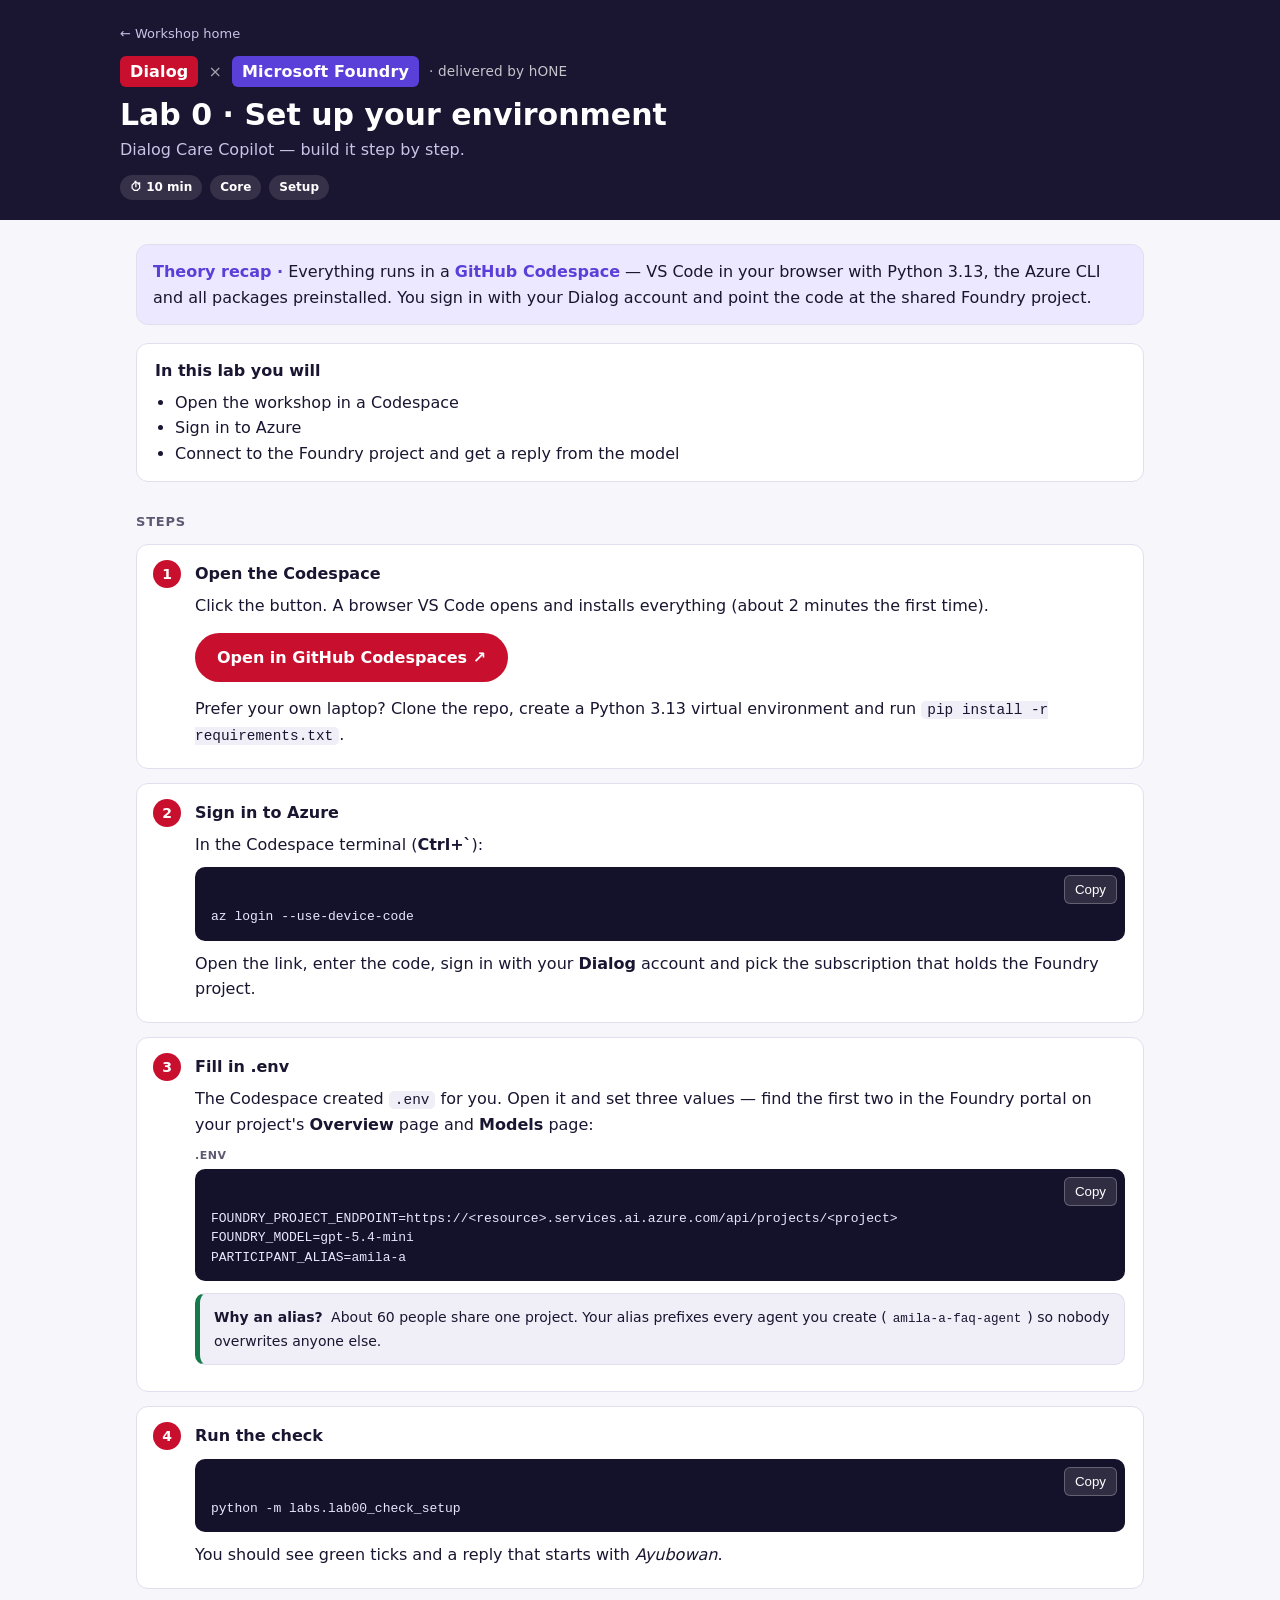
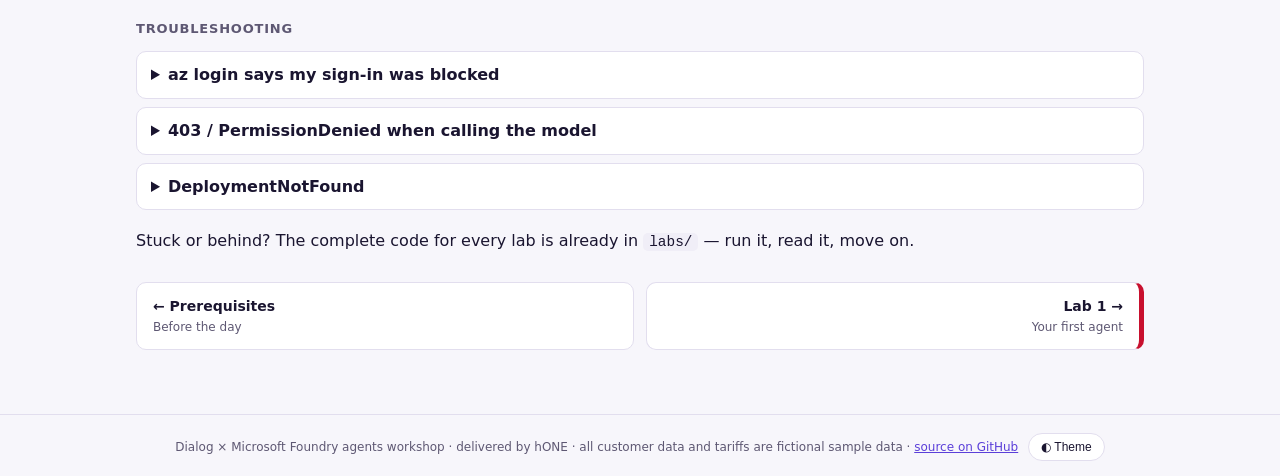
==== docs/pages/lab0.html @ fa4eb2ae "Add Dialog Care Copilot labs, sample data and workshop website - Labs 0-8 on Microsoft Agent Framewo" ====
<!doctype html>
<html lang="en"><head><meta charset="utf-8"><meta name="viewport" content="width=device-width,initial-scale=1">
<title>Lab 0 · Set up your environment</title><link rel="stylesheet" href="../assets/site.css"></head>
<body>
<header class="top"><div class="in"><a class="back" href="../home.html">← Workshop home</a>
<div style="margin-top:10px"><span class="brand"><span class="d">Dialog</span><span class="x">×</span><span class="f">Microsoft Foundry</span><span class="by">· delivered by hONE</span></span></div>
<h1>Lab 0 · Set up your environment</h1><p>Dialog Care Copilot — build it step by step.</p><div class="chips"><span class="chip">⏱ 10 min</span><span class="chip">Core</span><span class="chip">Setup</span></div></div></header>
<main class="wrap"><div class="recap"><b>Theory recap ·</b> Everything runs in a <b>GitHub Codespace</b> — VS Code in your browser with Python 3.13, the Azure CLI and all packages preinstalled. You sign in with your Dialog account and point the code at the shared Foundry project.</div><div class="goal"><b>In this lab you will</b><ul><li>Open the workshop in a Codespace</li><li>Sign in to Azure</li><li>Connect to the Foundry project and get a reply from the model</li></ul></div><h2 class="sec">Steps</h2><ol class="steps"><li><h3>Open the Codespace</h3><p>Click the button. A browser VS Code opens and installs everything (about 2 minutes the first time).</p><div class="ctas"><a class="cta" href="https://codespaces.new/surangatj/foundry-agents-workshop?quickstart=1">Open in GitHub Codespaces ↗</a></div><p>Prefer your own laptop? Clone the repo, create a Python 3.13 virtual environment and run <code>pip install -r requirements.txt</code>.</p></li><li><h3>Sign in to Azure</h3><p>In the Codespace terminal (<b>Ctrl+`</b>):</p><div class="code"><pre><code>az login --use-device-code</code></pre></div><p>Open the link, enter the code, sign in with your <b>Dialog</b> account and pick the subscription that holds the Foundry project.</p></li><li><h3>Fill in .env</h3><p>The Codespace created <code>.env</code> for you. Open it and set three values — find the first two in the Foundry portal on your project's <b>Overview</b> page and <b>Models</b> page:</p><div class="code"><div class="lbl">.env</div><pre><code>FOUNDRY_PROJECT_ENDPOINT=https://&lt;resource&gt;.services.ai.azure.com/api/projects/&lt;project&gt;
FOUNDRY_MODEL=gpt-5.4-mini
PARTICIPANT_ALIAS=amila-a</code></pre></div><div class="note tip"><b>Why an alias?</b> About 60 people share one project. Your alias prefixes every agent you create (<code>amila-a-faq-agent</code>) so nobody overwrites anyone else.</div></li><li><h3>Run the check</h3><div class="code"><pre><code>python -m labs.lab00_check_setup</code></pre></div><p>You should see green ticks and a reply that starts with <i>Ayubowan</i>.</p></li></ol><h2 class="sec">Troubleshooting</h2><details class="trouble"><summary>az login says my sign-in was blocked</summary><p>Dialog's conditional access may block device-code sign-in. Run the labs in VS Code on your laptop instead (normal <code>az login</code> opens a browser), or ask Damika / Rusiru.</p></details><details class="trouble"><summary>403 / PermissionDenied when calling the model</summary><p>You need the <b>Foundry User</b> role on the project. Ask the facilitators to add you.</p></details><details class="trouble"><summary>DeploymentNotFound</summary><p><code>FOUNDRY_MODEL</code> must be the <i>deployment name</i> from the Models page, not the model family name.</p></details><p style="margin-top:18px">Stuck or behind? The complete code for every lab is already in <code>labs/</code> — run it, read it, move on.</p><div class="stepnav"><a href="prerequisites.html">← Prerequisites<span>Before the day</span></a><a class="next" href="lab1.html">Lab 1 →<span>Your first agent</span></a></div></main>
<footer>Dialog × Microsoft Foundry agents workshop · delivered by hONE · all customer data and tariffs are fictional sample data ·
<a href="https://github.com/surangatj/foundry-agents-workshop">source on GitHub</a></footer>
<script src="../assets/site.js"></script>
</body></html>
---- docs/assets/site.css ----
:root{
  --ink:#1A1530;--muted:#5E5873;--bg:#F7F6FB;--card:#FFFFFF;--panel:#F0EEF7;--border:#E2DEEE;
  --dialog:#C8102E;--dialog-soft:#FCE8EC;--foundry:#5B3FD9;--foundry-soft:#ECE8FF;--ok:#147A4B;--warn:#A15C00;
  --code-bg:#14112A;--code-ink:#E9E6FF;--hero:#1A1530;
}
@media (prefers-color-scheme:dark){:root:not([data-theme="light"]){
  --ink:#ECEAF6;--muted:#A9A3C0;--bg:#110E1F;--card:#1B1730;--panel:#221D3B;--border:#332D52;
  --dialog:#FF4D66;--dialog-soft:#3A1520;--foundry:#9D8BFF;--foundry-soft:#2A2350;--ok:#4FD39A;--warn:#F2B04C;
  --code-bg:#0B0918;--code-ink:#E9E6FF;--hero:#0B0918;
}}
:root[data-theme="dark"]{
  --ink:#ECEAF6;--muted:#A9A3C0;--bg:#110E1F;--card:#1B1730;--panel:#221D3B;--border:#332D52;
  --dialog:#FF4D66;--dialog-soft:#3A1520;--foundry:#9D8BFF;--foundry-soft:#2A2350;--ok:#4FD39A;--warn:#F2B04C;
  --code-bg:#0B0918;--code-ink:#E9E6FF;--hero:#0B0918;
}
*{box-sizing:border-box}
html{-webkit-text-size-adjust:100%}
body{margin:0;font-family:'Segoe UI',system-ui,-apple-system,Helvetica,Arial,sans-serif;color:var(--ink);background:var(--bg);line-height:1.6}
a{color:var(--foundry)}
code{font-family:'Cascadia Code',Consolas,'SFMono-Regular',Menlo,monospace;font-size:.9em;background:var(--panel);padding:1px 6px;border-radius:5px;overflow-wrap:anywhere}
.brand{display:inline-flex;align-items:center;gap:10px;font-weight:700;letter-spacing:.01em}
.brand .d{color:#fff;background:var(--dialog);padding:3px 10px;border-radius:6px}
.brand .x{opacity:.6;font-weight:300}
.brand .f{color:#fff;background:var(--foundry);padding:3px 10px;border-radius:6px}
.brand .by{font-weight:400;opacity:.75;font-size:.85em}
header.top{background:var(--hero);color:#fff;padding:20px 16px}
header.top .in{max-width:1040px;margin:0 auto}
header.top a.back{color:#C9C3E6;text-decoration:none;font-size:13px}
header.top h1{margin:10px 0 4px;font-size:clamp(22px,4vw,30px);font-weight:650;line-height:1.2}
header.top p{margin:0;color:#C9C3E6;max-width:760px}
.chips{display:flex;flex-wrap:wrap;gap:8px;margin-top:12px}
.chip{font-size:12px;font-weight:600;padding:3px 10px;border-radius:999px;background:rgba(255,255,255,.12);color:#fff}
.wrap{max-width:1040px;margin:0 auto;padding:24px 16px 64px}
h2.sec{font-size:13px;text-transform:uppercase;letter-spacing:.06em;color:var(--muted);margin:30px 0 12px}
.cards{display:grid;grid-template-columns:repeat(auto-fill,minmax(280px,1fr));gap:14px}
.card{display:block;background:var(--card);border:1px solid var(--border);border-radius:12px;padding:16px 18px;text-decoration:none;color:var(--ink);transition:transform .12s,border-color .12s}
a.card:hover{transform:translateY(-2px);border-color:var(--foundry)}
.card .k{font-size:11px;font-weight:700;text-transform:uppercase;letter-spacing:.05em;color:var(--foundry)}
.card h3{margin:4px 0 6px;font-size:17px}
.card p{margin:0;font-size:14px;color:var(--muted)}
.card .t{float:right;font-size:12px;color:var(--muted)}
.card.core{border-left:5px solid var(--dialog)}
.card.stretch{border-left:5px solid var(--foundry)}
.recap{background:var(--foundry-soft);border:1px solid var(--border);border-radius:12px;padding:14px 16px;margin:0 0 18px}
.recap b{color:var(--foundry)}
.goal{background:var(--card);border:1px solid var(--border);border-radius:12px;padding:14px 18px}
.goal ul{margin:6px 0 0;padding-left:20px}
ol.steps{counter-reset:s;list-style:none;padding:0;margin:0}
ol.steps>li{counter-increment:s;position:relative;background:var(--card);border:1px solid var(--border);border-radius:12px;padding:16px 18px 14px 58px;margin-bottom:14px}
ol.steps>li::before{content:counter(s);position:absolute;left:16px;top:15px;width:28px;height:28px;border-radius:50%;background:var(--dialog);color:#fff;font-weight:700;display:flex;align-items:center;justify-content:center;font-size:14px}
ol.steps h3{margin:0 0 6px;font-size:16px}
ol.steps p{margin:6px 0}
@media(max-width:560px){ol.steps>li{padding-left:18px;padding-top:50px}ol.steps>li::before{top:14px}}
.code{position:relative;margin:10px 0}
.code .prewrap{position:relative}
.code pre{margin:0;padding-top:40px!important;background:var(--code-bg);color:var(--code-ink);border-radius:10px;padding:14px 16px;overflow-x:auto;font-size:13px;line-height:1.5}
.code pre code{background:none;padding:0;font-size:inherit;color:inherit;overflow-wrap:normal}
.code .copy{position:absolute;top:8px;right:8px;font:600 12px/1 inherit;background:rgba(255,255,255,.12);color:#fff;border:1px solid rgba(255,255,255,.25);border-radius:6px;padding:6px 10px;cursor:pointer}
.code .copy.ok{background:var(--ok);border-color:var(--ok)}
.code .lbl{font-size:11px;font-weight:700;text-transform:uppercase;letter-spacing:.05em;color:var(--muted);margin-bottom:4px}
.note{border-radius:10px;padding:12px 14px;margin:12px 0;font-size:14px;border:1px solid var(--border);background:var(--panel)}
.note.tip{border-left:5px solid var(--ok)}
.note.warn{border-left:5px solid var(--warn)}
.note.try{border-left:5px solid var(--foundry)}
.note b:first-child{margin-right:4px}
details.trouble{background:var(--card);border:1px solid var(--border);border-radius:10px;padding:10px 14px;margin:8px 0}
details.trouble summary{cursor:pointer;font-weight:600}
table{border-collapse:collapse;width:100%;font-size:14px;background:var(--card);border-radius:10px;overflow:hidden}
th,td{border-bottom:1px solid var(--border);padding:9px 10px;text-align:left;vertical-align:top}
th{background:var(--panel);font-size:12px;text-transform:uppercase;letter-spacing:.04em;color:var(--muted)}
.tablewrap{overflow-x:auto;border:1px solid var(--border);border-radius:10px}
.stepnav{display:flex;justify-content:space-between;gap:12px;margin-top:28px;flex-wrap:wrap}
.stepnav a{flex:1 1 240px;background:var(--card);border:1px solid var(--border);border-radius:10px;padding:12px 16px;text-decoration:none;color:var(--ink);font-weight:600;font-size:14px}
.stepnav a.next{border-right:5px solid var(--dialog);text-align:right}
.stepnav a span{display:block;font-weight:400;color:var(--muted);font-size:12px}
.cta{display:inline-flex;align-items:center;gap:8px;background:var(--dialog);color:#fff;font-weight:650;padding:12px 22px;border-radius:999px;text-decoration:none}
.cta.alt{background:var(--foundry)}
.ctas{display:flex;flex-wrap:wrap;gap:10px;margin:14px 0}
figure.diagram{margin:14px 0;background:var(--card);border:1px solid var(--border);border-radius:12px;padding:12px;overflow-x:auto}
figure.diagram svg{display:block;width:100%;min-width:620px;height:auto}
figure.diagram figcaption{font-size:12px;color:var(--muted);margin-top:6px}
footer{border-top:1px solid var(--border);padding:18px 16px;font-size:12px;color:var(--muted);text-align:center}
.theme{margin-left:10px;background:var(--card);color:var(--ink);border:1px solid var(--border);border-radius:999px;padding:6px 12px;font-size:12px;cursor:pointer;z-index:5}
/* landing */
.hero{min-height:100vh;display:flex;flex-direction:column;align-items:center;justify-content:center;text-align:center;padding:72px 16px 40px;color:#fff;
  background:radial-gradient(1100px 600px at 50% -10%,#3A2A8C 0%,var(--hero) 60%)}
.hero h1{font-size:clamp(30px,6.4vw,52px);line-height:1.1;margin:22px 0 14px;font-weight:650;max-width:760px}
.hero h1 .accent{color:#FF6A80}
.hero p.sub{color:#C9C3E6;max-width:560px;margin:0 auto 28px}
.hero .meta{margin-top:26px;font-size:13px;color:#A9A3C0}
.agenda td:first-child{white-space:nowrap;font-weight:600}
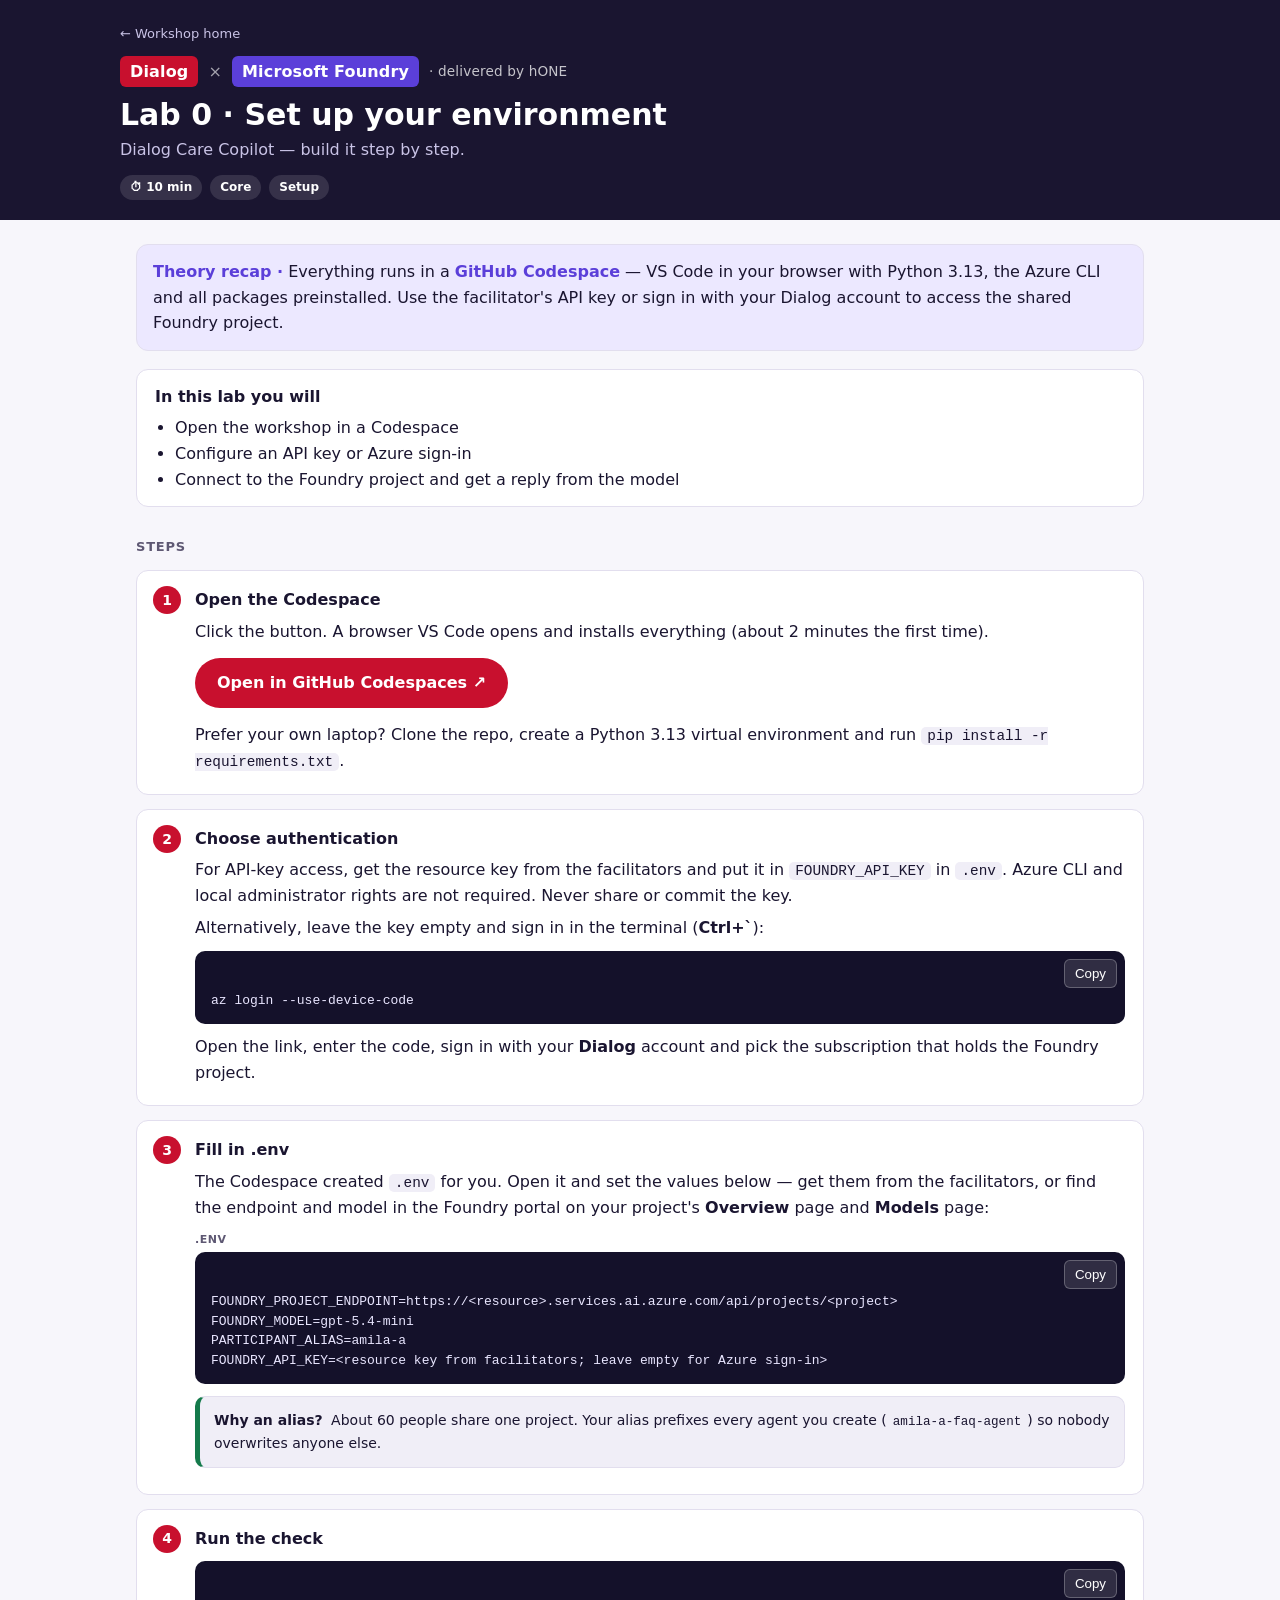
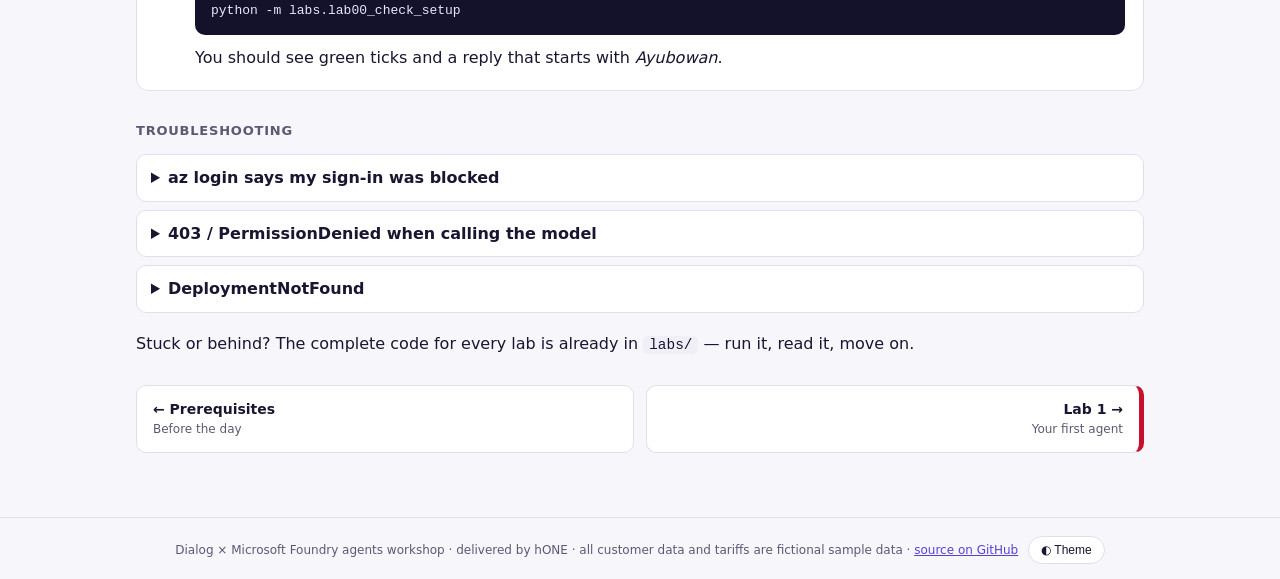
==== commit fe1a899e: "Support API key authentication for workshop labs" ====
--- a/docs/pages/lab0.html
+++ b/docs/pages/lab0.html
@@ -5,9 +5,10 @@
 <header class="top"><div class="in"><a class="back" href="../home.html">← Workshop home</a>
 <div style="margin-top:10px"><span class="brand"><span class="d">Dialog</span><span class="x">×</span><span class="f">Microsoft Foundry</span><span class="by">· delivered by hONE</span></span></div>
 <h1>Lab 0 · Set up your environment</h1><p>Dialog Care Copilot — build it step by step.</p><div class="chips"><span class="chip">⏱ 10 min</span><span class="chip">Core</span><span class="chip">Setup</span></div></div></header>
-<main class="wrap"><div class="recap"><b>Theory recap ·</b> Everything runs in a <b>GitHub Codespace</b> — VS Code in your browser with Python 3.13, the Azure CLI and all packages preinstalled. You sign in with your Dialog account and point the code at the shared Foundry project.</div><div class="goal"><b>In this lab you will</b><ul><li>Open the workshop in a Codespace</li><li>Sign in to Azure</li><li>Connect to the Foundry project and get a reply from the model</li></ul></div><h2 class="sec">Steps</h2><ol class="steps"><li><h3>Open the Codespace</h3><p>Click the button. A browser VS Code opens and installs everything (about 2 minutes the first time).</p><div class="ctas"><a class="cta" href="https://codespaces.new/surangatj/foundry-agents-workshop?quickstart=1">Open in GitHub Codespaces ↗</a></div><p>Prefer your own laptop? Clone the repo, create a Python 3.13 virtual environment and run <code>pip install -r requirements.txt</code>.</p></li><li><h3>Sign in to Azure</h3><p>In the Codespace terminal (<b>Ctrl+`</b>):</p><div class="code"><pre><code>az login --use-device-code</code></pre></div><p>Open the link, enter the code, sign in with your <b>Dialog</b> account and pick the subscription that holds the Foundry project.</p></li><li><h3>Fill in .env</h3><p>The Codespace created <code>.env</code> for you. Open it and set three values — find the first two in the Foundry portal on your project's <b>Overview</b> page and <b>Models</b> page:</p><div class="code"><div class="lbl">.env</div><pre><code>FOUNDRY_PROJECT_ENDPOINT=https://&lt;resource&gt;.services.ai.azure.com/api/projects/&lt;project&gt;
+<main class="wrap"><div class="recap"><b>Theory recap ·</b> Everything runs in a <b>GitHub Codespace</b> — VS Code in your browser with Python 3.13, the Azure CLI and all packages preinstalled. Use the facilitator's API key or sign in with your Dialog account to access the shared Foundry project.</div><div class="goal"><b>In this lab you will</b><ul><li>Open the workshop in a Codespace</li><li>Configure an API key or Azure sign-in</li><li>Connect to the Foundry project and get a reply from the model</li></ul></div><h2 class="sec">Steps</h2><ol class="steps"><li><h3>Open the Codespace</h3><p>Click the button. A browser VS Code opens and installs everything (about 2 minutes the first time).</p><div class="ctas"><a class="cta" href="https://codespaces.new/surangatj/foundry-agents-workshop?quickstart=1">Open in GitHub Codespaces ↗</a></div><p>Prefer your own laptop? Clone the repo, create a Python 3.13 virtual environment and run <code>pip install -r requirements.txt</code>.</p></li><li><h3>Choose authentication</h3><p>For API-key access, get the resource key from the facilitators and put it in <code>FOUNDRY_API_KEY</code> in <code>.env</code>. Azure CLI and local administrator rights are not required. Never share or commit the key.</p><p>Alternatively, leave the key empty and sign in in the terminal (<b>Ctrl+`</b>):</p><div class="code"><pre><code>az login --use-device-code</code></pre></div><p>Open the link, enter the code, sign in with your <b>Dialog</b> account and pick the subscription that holds the Foundry project.</p></li><li><h3>Fill in .env</h3><p>The Codespace created <code>.env</code> for you. Open it and set the values below — get them from the facilitators, or find the endpoint and model in the Foundry portal on your project's <b>Overview</b> page and <b>Models</b> page:</p><div class="code"><div class="lbl">.env</div><pre><code>FOUNDRY_PROJECT_ENDPOINT=https://&lt;resource&gt;.services.ai.azure.com/api/projects/&lt;project&gt;
 FOUNDRY_MODEL=gpt-5.4-mini
-PARTICIPANT_ALIAS=amila-a</code></pre></div><div class="note tip"><b>Why an alias?</b> About 60 people share one project. Your alias prefixes every agent you create (<code>amila-a-faq-agent</code>) so nobody overwrites anyone else.</div></li><li><h3>Run the check</h3><div class="code"><pre><code>python -m labs.lab00_check_setup</code></pre></div><p>You should see green ticks and a reply that starts with <i>Ayubowan</i>.</p></li></ol><h2 class="sec">Troubleshooting</h2><details class="trouble"><summary>az login says my sign-in was blocked</summary><p>Dialog's conditional access may block device-code sign-in. Run the labs in VS Code on your laptop instead (normal <code>az login</code> opens a browser), or ask Damika / Rusiru.</p></details><details class="trouble"><summary>403 / PermissionDenied when calling the model</summary><p>You need the <b>Foundry User</b> role on the project. Ask the facilitators to add you.</p></details><details class="trouble"><summary>DeploymentNotFound</summary><p><code>FOUNDRY_MODEL</code> must be the <i>deployment name</i> from the Models page, not the model family name.</p></details><p style="margin-top:18px">Stuck or behind? The complete code for every lab is already in <code>labs/</code> — run it, read it, move on.</p><div class="stepnav"><a href="prerequisites.html">← Prerequisites<span>Before the day</span></a><a class="next" href="lab1.html">Lab 1 →<span>Your first agent</span></a></div></main>
+PARTICIPANT_ALIAS=amila-a
+FOUNDRY_API_KEY=&lt;resource key from facilitators; leave empty for Azure sign-in&gt;</code></pre></div><div class="note tip"><b>Why an alias?</b> About 60 people share one project. Your alias prefixes every agent you create (<code>amila-a-faq-agent</code>) so nobody overwrites anyone else.</div></li><li><h3>Run the check</h3><div class="code"><pre><code>python -m labs.lab00_check_setup</code></pre></div><p>You should see green ticks and a reply that starts with <i>Ayubowan</i>.</p></li></ol><h2 class="sec">Troubleshooting</h2><details class="trouble"><summary>az login says my sign-in was blocked</summary><p>Use <code>FOUNDRY_API_KEY</code> from the facilitators in <code>.env</code> to skip Azure CLI sign-in. Ask Damika / Rusiru for access to a resource that supports API-key authentication.</p></details><details class="trouble"><summary>403 / PermissionDenied when calling the model</summary><p>You need the <b>Foundry User</b> role on the project. Ask the facilitators to add you.</p></details><details class="trouble"><summary>DeploymentNotFound</summary><p><code>FOUNDRY_MODEL</code> must be the <i>deployment name</i> from the Models page, not the model family name.</p></details><p style="margin-top:18px">Stuck or behind? The complete code for every lab is already in <code>labs/</code> — run it, read it, move on.</p><div class="stepnav"><a href="prerequisites.html">← Prerequisites<span>Before the day</span></a><a class="next" href="lab1.html">Lab 1 →<span>Your first agent</span></a></div></main>
 <footer>Dialog × Microsoft Foundry agents workshop · delivered by hONE · all customer data and tariffs are fictional sample data ·
 <a href="https://github.com/surangatj/foundry-agents-workshop">source on GitHub</a></footer>
 <script src="../assets/site.js"></script>
